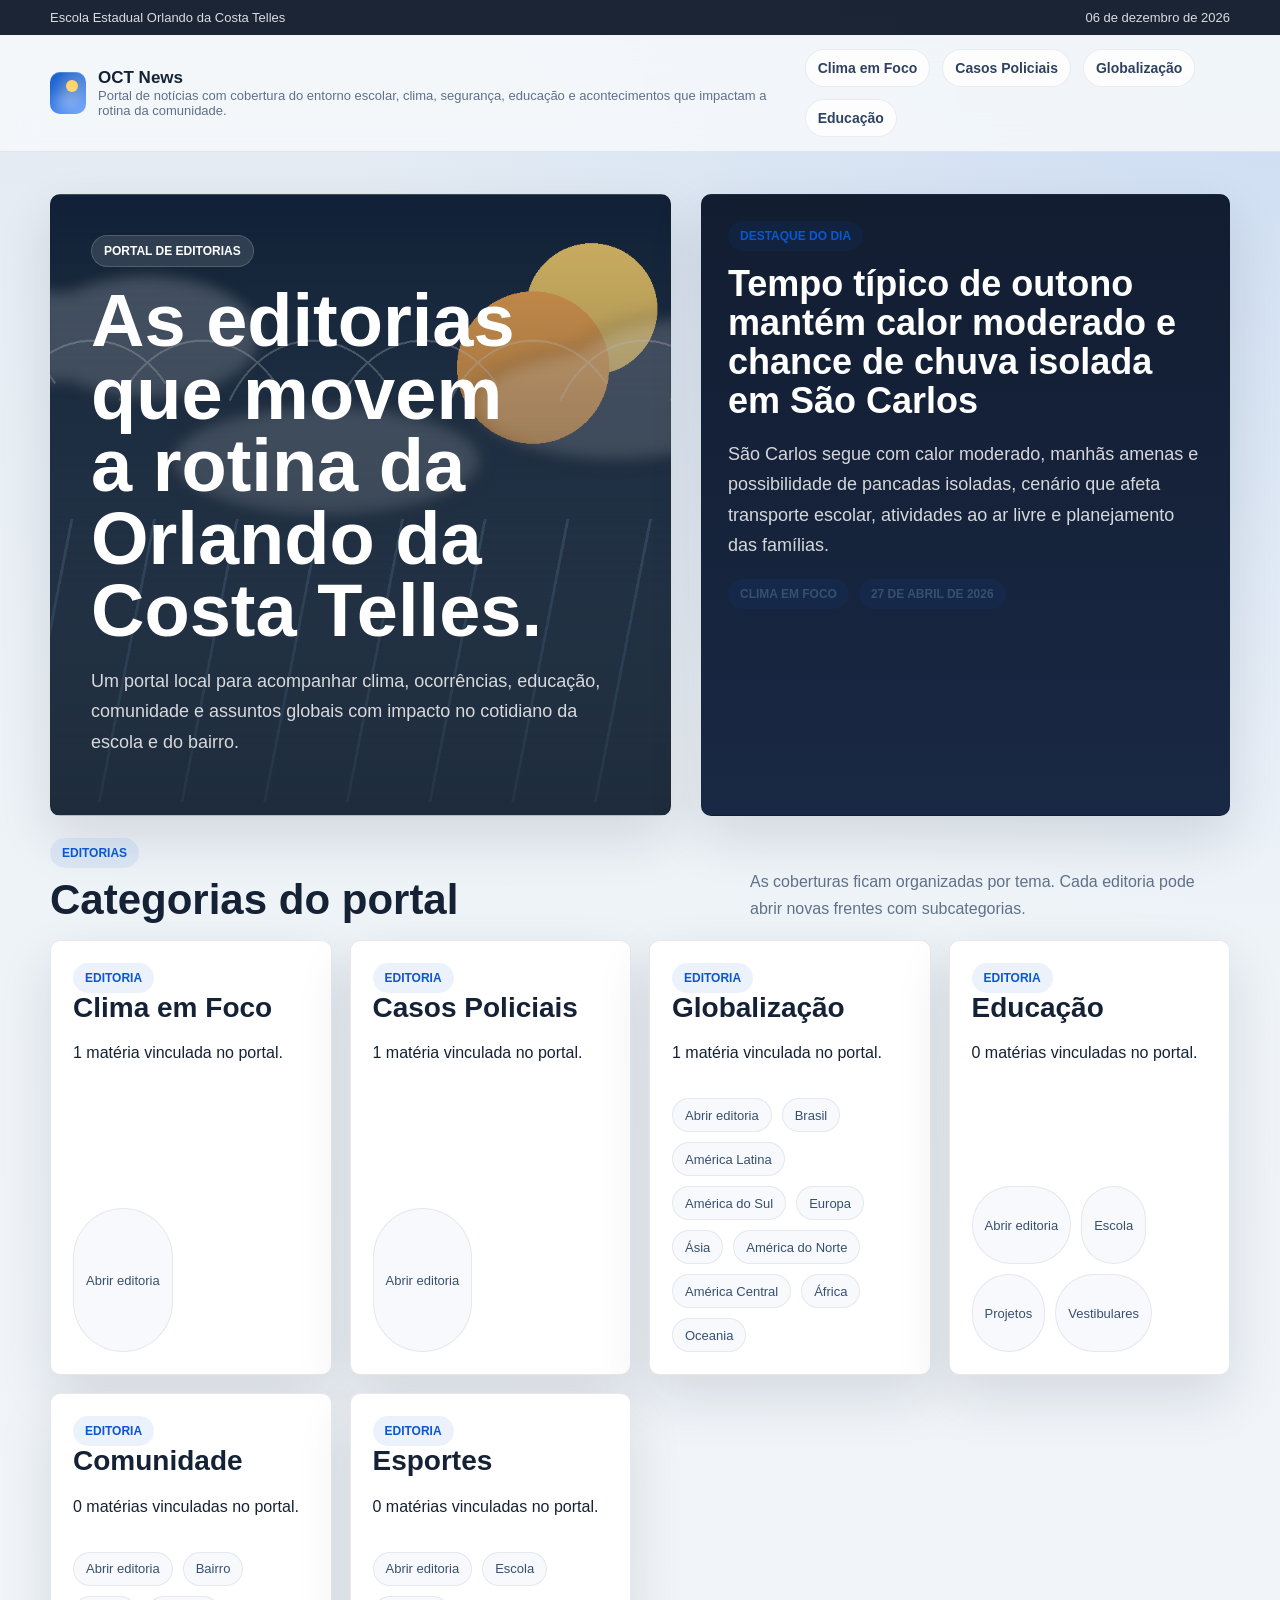
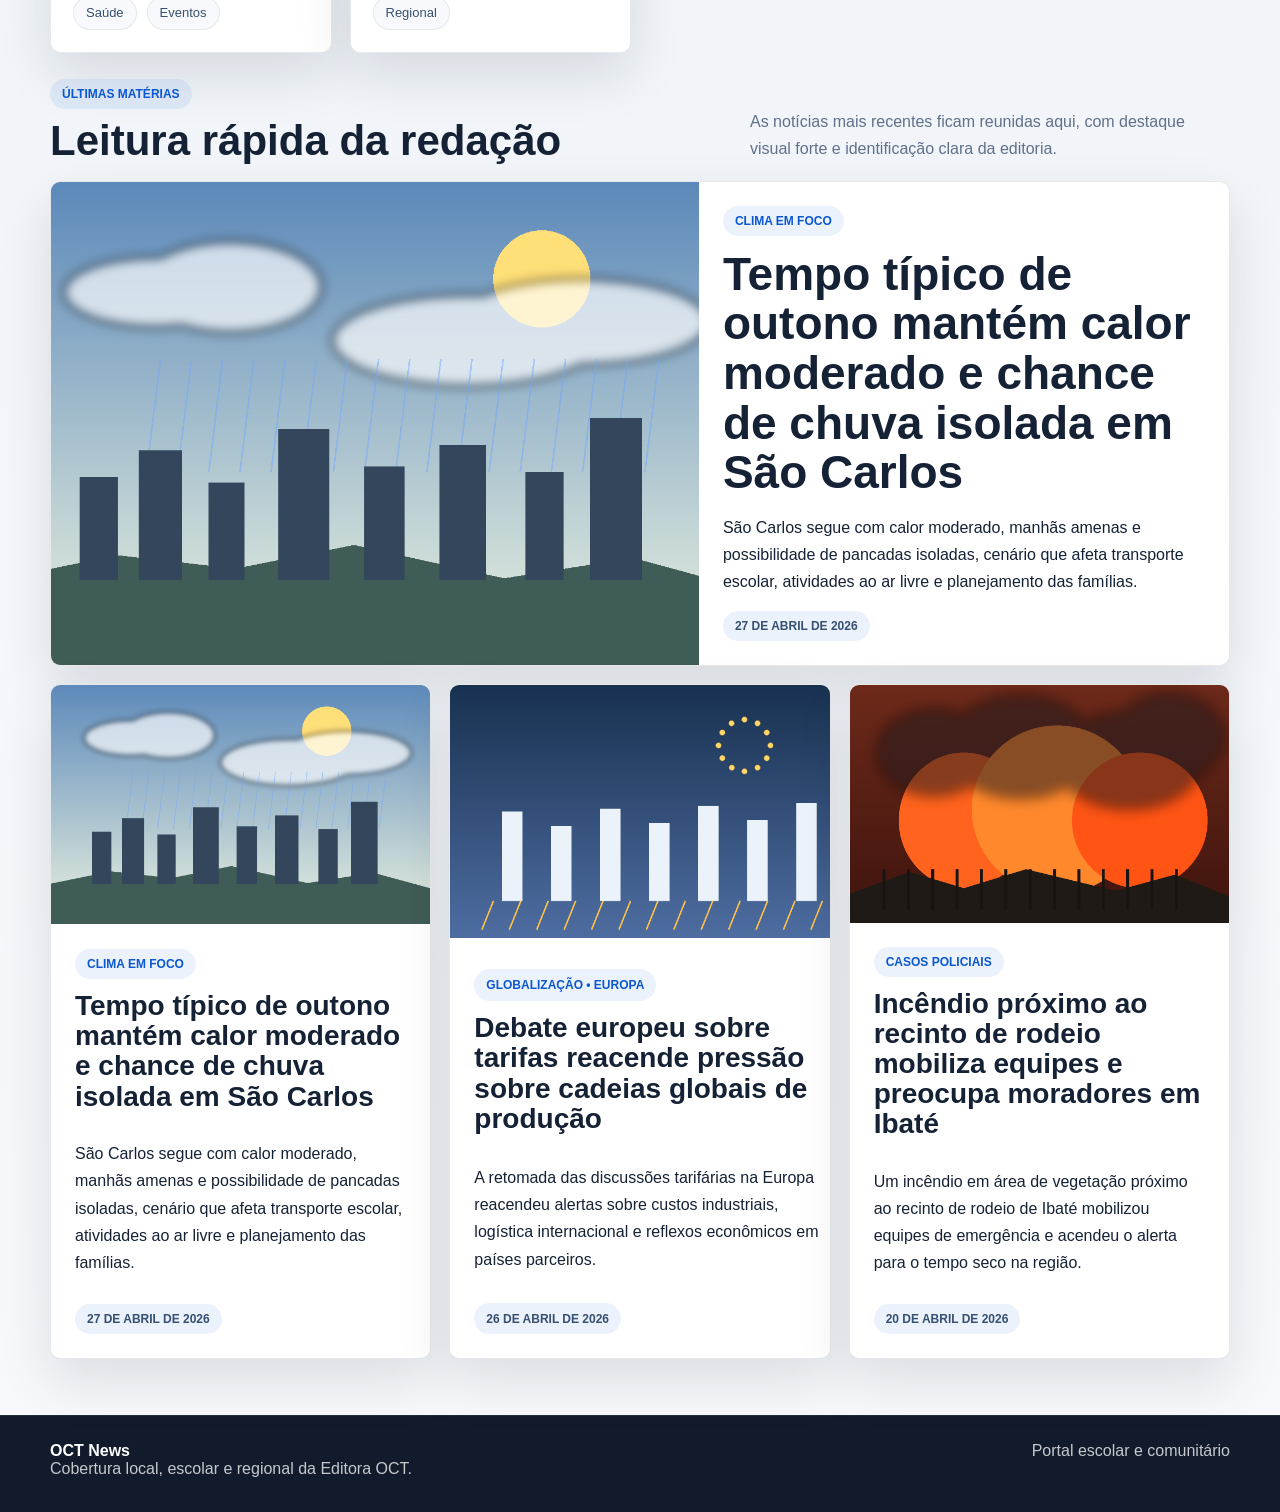
==== index.html @ 7b6fda9f "Add files via upload" ====
<!DOCTYPE html>
<html lang="pt-BR">
<head>
  <meta charset="UTF-8">
  <meta name="viewport" content="width=device-width, initial-scale=1.0">
  <title>OCT News</title>
  <link rel="icon" href="favicon.ico">
  <link rel="stylesheet" href="site.css">
</head>
<body data-page="home">
  <header class="topbar">
    <div class="shell topbar-inner">
      <span data-school-name>Escola Estadual Orlando da Costa Telles</span>
      <span id="currentDate">Atualizado hoje</span>
    </div>
  </header>

  <nav class="main-nav">
    <div class="shell main-nav-inner">
      <a class="brand" href="index.html">
        <div class="brand-mark" aria-hidden="true"></div>
        <div>
          <strong data-site-name>OCT News</strong>
          <span data-site-description>Portal de editorias do entorno escolar</span>
        </div>
      </a>
      <div class="nav-links" id="navLinks"></div>
    </div>
  </nav>

  <section class="hero">
    <div class="shell hero-grid">
      <div class="hero-copy">
        <span class="eyebrow">Portal de editorias</span>
        <h1 id="heroTitle">Carregando editorias...</h1>
        <p id="heroSummary"></p>
      </div>
      <article class="hero-feature" id="heroFeature">
        <span class="feature-kicker">Destaque do dia</span>
        <h2>Carregando notícia...</h2>
        <p>Estamos organizando a abertura do portal.</p>
      </article>
    </div>
  </section>

  <main class="shell page-stack">
    <section class="section-block">
      <div class="section-head">
        <div>
          <span class="section-kicker">Editorias</span>
          <h2>Categorias do portal</h2>
        </div>
        <p>As coberturas ficam organizadas por tema. Cada editoria pode abrir novas frentes com subcategorias.</p>
      </div>
      <div class="category-grid" id="categoryGrid"></div>
    </section>

    <section class="section-block news-layout">
      <div class="section-head">
        <div>
          <span class="section-kicker">Últimas matérias</span>
          <h2>Leitura rápida da redação</h2>
        </div>
        <p>As notícias mais recentes ficam reunidas aqui, com destaque visual forte e identificação clara da editoria.</p>
      </div>

      <div class="featured-mount" id="featuredNews"></div>
      <div class="story-grid" id="latestNews"></div>
    </section>
  </main>

  <footer class="site-footer">
    <div class="shell footer-inner">
      <div>
        <strong data-site-name>OCT News</strong><br>
        <span data-footer-text>Cobertura local da Editora OCT.</span>
      </div>
      <div>Portal escolar e comunitário</div>
    </div>
  </footer>

  <script src="site.js"></script>
</body>
</html>
---- site.css ----
:root {
  color-scheme: light;
  --bg: #ecf1f6;
  --surface: #ffffff;
  --surface-soft: #f7f9fc;
  --surface-dark: #111b2c;
  --text: #152235;
  --muted: #607089;
  --brand: #0b57d0;
  --brand-soft: #3d82f2;
  --accent: #f59e0b;
  --border: rgba(21, 34, 53, 0.1);
  --shadow: 0 22px 54px rgba(17, 27, 44, 0.12);
}

* {
  box-sizing: border-box;
}

body {
  margin: 0;
  font-family: "Inter", "Segoe UI", Arial, sans-serif;
  color: var(--text);
  background:
    radial-gradient(circle at top right, rgba(61, 130, 242, 0.14), transparent 28%),
    linear-gradient(180deg, #e2eaf2 0%, #eef3f8 28%, #f7f9fc 100%);
}

a {
  color: inherit;
}

img,
video,
audio {
  display: block;
  max-width: 100%;
}

.shell {
  width: min(1180px, calc(100% - 40px));
  margin: 0 auto;
}

.topbar {
  background: rgba(17, 27, 44, 0.95);
  color: rgba(255, 255, 255, 0.84);
  font-size: 13px;
}

.topbar-inner,
.main-nav-inner,
.footer-inner,
.meta-row,
.section-head,
.main-nav .nav-links {
  display: flex;
}

.topbar-inner {
  justify-content: space-between;
  gap: 16px;
  padding: 10px 0;
}

.main-nav {
  position: sticky;
  top: 0;
  z-index: 30;
  backdrop-filter: blur(16px);
  background: rgba(247, 249, 252, 0.84);
  border-bottom: 1px solid rgba(21, 34, 53, 0.08);
}

.main-nav-inner {
  align-items: center;
  justify-content: space-between;
  gap: 20px;
  padding: 14px 0;
}

.brand {
  display: flex;
  align-items: center;
  gap: 12px;
  text-decoration: none;
}

.brand-mark {
  width: 42px;
  height: 42px;
  border-radius: 10px;
  background: linear-gradient(135deg, #0b57d0, #71a7ff);
  position: relative;
  overflow: hidden;
  box-shadow: inset 0 1px 0 rgba(255, 255, 255, 0.2);
}

.brand-mark::before {
  content: "";
  position: absolute;
  width: 12px;
  height: 12px;
  top: 8px;
  right: 8px;
  border-radius: 999px;
  background: #ffd56a;
  box-shadow: 0 0 18px rgba(255, 213, 106, 0.88);
}

.brand-mark::after {
  content: "";
  position: absolute;
  left: 6px;
  right: 6px;
  bottom: 6px;
  height: 12px;
  background: rgba(255, 255, 255, 0.4);
  filter: blur(7px);
  border-radius: 999px;
}

.brand strong {
  display: block;
  font-size: 17px;
}

.brand span {
  display: block;
  color: var(--muted);
  font-size: 13px;
}

.main-nav .nav-links {
  flex-wrap: wrap;
  gap: 12px;
}

.main-nav .nav-links a {
  padding: 10px 12px;
  border-radius: 999px;
  background: rgba(255, 255, 255, 0.78);
  border: 1px solid rgba(21, 34, 53, 0.08);
  text-decoration: none;
  font-size: 14px;
  font-weight: 700;
  color: #2e425f;
}

.hero {
  padding: 42px 0 22px;
}

.hero-grid {
  display: grid;
  grid-template-columns: minmax(0, 1.08fr) minmax(320px, 0.92fr);
  gap: 30px;
  align-items: stretch;
}

.hero-copy,
.hero-feature,
.category-card,
.story-card,
.featured-card,
.category-hero,
.article-hero-card,
.article-content,
.rail-card,
.empty-state {
  background: var(--surface);
  border: 1px solid var(--border);
  border-radius: 10px;
  box-shadow: var(--shadow);
}

.hero-copy {
  min-height: 420px;
  padding: 40px;
  color: white;
  background:
    linear-gradient(180deg, rgba(10, 18, 30, 0.18), rgba(10, 18, 30, 0.72)),
    url("assets/hero-clima.png") center/cover no-repeat;
}

.eyebrow,
.section-kicker,
.feature-kicker,
.meta-badge,
.story-tag {
  display: inline-flex;
  align-items: center;
  gap: 8px;
  width: fit-content;
  padding: 8px 12px;
  border-radius: 999px;
  font-size: 12px;
  font-weight: 800;
  text-transform: uppercase;
}

.eyebrow {
  background: rgba(255, 255, 255, 0.12);
  border: 1px solid rgba(255, 255, 255, 0.16);
}

.section-kicker,
.feature-kicker,
.story-tag {
  color: var(--brand);
  background: rgba(11, 87, 208, 0.08);
}

.hero-copy h1,
.category-hero h1,
.article-hero-copy h1 {
  margin: 18px 0 12px;
  line-height: 0.98;
}

.hero-copy h1 {
  font-size: clamp(42px, 7vw, 74px);
  max-width: 11ch;
}

.hero-copy p,
.hero-feature p,
.section-head p,
.category-card p,
.story-card p,
.featured-card p,
.article-hero-copy p,
.article-content p,
.rail-card p,
.empty-state,
.breadcrumb {
  line-height: 1.7;
}

.hero-copy p,
.hero-feature p {
  color: rgba(255, 255, 255, 0.82);
  font-size: 18px;
}

.hero-feature {
  padding: 26px;
  background: linear-gradient(180deg, #121d31 0%, #192844 100%);
  color: white;
}

.hero-feature h2 {
  margin: 14px 0 10px;
  font-size: clamp(28px, 3vw, 36px);
  line-height: 1.08;
}

.page-stack {
  display: grid;
  gap: 26px;
  padding-bottom: 56px;
}

.section-block {
  display: grid;
  gap: 18px;
}

.section-head {
  justify-content: space-between;
  gap: 20px;
  align-items: end;
}

.section-head h2 {
  margin: 10px 0 0;
  font-size: clamp(28px, 4vw, 42px);
  line-height: 1.04;
}

.section-head p {
  max-width: 480px;
  margin: 0;
  color: var(--muted);
}

.category-grid,
.story-grid {
  display: grid;
  gap: 18px;
}

.category-grid {
  grid-template-columns: repeat(auto-fit, minmax(240px, 1fr));
}

.story-grid {
  grid-template-columns: repeat(auto-fit, minmax(280px, 1fr));
}

.category-card,
.story-card,
.featured-card {
  overflow: hidden;
}

.category-card {
  padding: 22px;
  display: grid;
  gap: 16px;
}

.category-card h3,
.story-card h3,
.featured-card h2,
.article-content h2 {
  margin: 0;
  line-height: 1.08;
}

.category-card h3 {
  font-size: 28px;
}

.chip-row {
  display: flex;
  flex-wrap: wrap;
  gap: 10px;
}

.chip,
.chip-link {
  display: inline-flex;
  align-items: center;
  gap: 6px;
  min-height: 34px;
  padding: 8px 12px;
  border: 1px solid rgba(21, 34, 53, 0.08);
  border-radius: 999px;
  background: #f7f9fc;
  color: #37506f;
  font-size: 13px;
  text-decoration: none;
}

.placeholder {
  display: grid;
  place-items: center;
  width: 100%;
  min-height: 220px;
  padding: 18px;
  text-align: center;
  color: #4d6482;
  background:
    radial-gradient(circle at top left, rgba(61, 130, 242, 0.2), transparent 34%),
    linear-gradient(135deg, #d8e4f4 0%, #eff4fa 100%);
  font-weight: 700;
}

.news-layout {
  align-items: start;
}

.featured-card {
  display: grid;
  grid-template-columns: minmax(0, 1.1fr) minmax(320px, 0.9fr);
  cursor: pointer;
}

.featured-media,
.story-media,
.article-hero-media {
  background: linear-gradient(135deg, #d9e6f7 0%, #edf3fa 100%);
}

.featured-media,
.article-hero-media {
  min-height: 280px;
}

.story-media {
  aspect-ratio: 16 / 10;
}

.featured-media img,
.story-media img,
.article-hero-media img {
  width: 100%;
  height: 100%;
  object-fit: cover;
}

.featured-copy,
.story-copy,
.article-hero-copy {
  padding: 24px;
}

.featured-copy h2 {
  margin-top: 14px;
  font-size: clamp(30px, 4vw, 46px);
}

.story-card {
  cursor: pointer;
  display: grid;
}

.story-copy {
  display: grid;
  gap: 12px;
}

.story-copy h3 {
  font-size: 28px;
}

.meta-row {
  flex-wrap: wrap;
  gap: 10px;
}

.meta-badge {
  background: rgba(11, 87, 208, 0.08);
  color: #365071;
}

.category-hero {
  padding: 30px;
}

.category-hero h1 {
  font-size: clamp(34px, 5vw, 56px);
}

.category-hero p {
  max-width: 780px;
  color: var(--muted);
  margin: 0 0 16px;
}

.breadcrumb {
  color: var(--muted);
  font-size: 14px;
  margin-bottom: 12px;
}

.breadcrumb a {
  color: var(--brand);
  text-decoration: none;
}

.article-shell {
  display: grid;
  gap: 18px;
  padding-bottom: 56px;
}

.article-hero-card {
  overflow: hidden;
}

.article-hero-media {
  min-height: 340px;
}

.article-hero-copy h1 {
  font-size: clamp(34px, 5vw, 60px);
  max-width: 14ch;
}

.article-layout {
  display: grid;
  grid-template-columns: minmax(0, 1fr) 300px;
  gap: 22px;
}

.article-content,
.rail-card {
  padding: 26px;
}

.article-content p {
  margin: 0 0 18px;
  font-size: 19px;
  color: #24374d;
}

.article-content figure {
  margin: 26px 0;
}

.article-content figure img {
  width: 100%;
  border-radius: 8px;
}

.article-content figcaption {
  margin-top: 10px;
  color: var(--muted);
  text-align: center;
  font-size: 14px;
}

.rail-card.dark {
  background: var(--surface-dark);
  color: white;
}

.rail-card.dark p,
.rail-card.dark li {
  color: rgba(255, 255, 255, 0.78);
}

.rail-card h3 {
  margin: 12px 0 10px;
  font-size: 24px;
}

.rail-list {
  display: grid;
  gap: 12px;
  padding: 0;
  margin: 12px 0 0;
  list-style: none;
}

.rail-list li {
  padding-top: 12px;
  border-top: 1px solid rgba(21, 34, 53, 0.08);
}

.rail-card.dark .rail-list li {
  border-top-color: rgba(255, 255, 255, 0.1);
}

.empty-state {
  padding: 18px;
  color: var(--muted);
}

.site-footer {
  background: #111b2c;
  color: rgba(255, 255, 255, 0.76);
  border-top: 1px solid rgba(255, 255, 255, 0.08);
}

.footer-inner {
  justify-content: space-between;
  gap: 16px;
  padding: 26px 0 34px;
}

.footer-inner strong {
  color: white;
}

@media (max-width: 980px) {
  .hero-grid,
  .featured-card,
  .article-layout {
    grid-template-columns: 1fr;
  }
}

@media (max-width: 720px) {
  .shell {
    width: min(100% - 28px, 1180px);
  }

  .main-nav-inner,
  .section-head {
    align-items: start;
    flex-direction: column;
  }

  .hero-copy,
  .hero-feature,
  .category-hero,
  .article-content,
  .rail-card,
  .featured-copy,
  .story-copy,
  .article-hero-copy {
    padding: 20px;
  }

  .hero-copy h1 {
    font-size: 44px;
  }

  .story-copy h3,
  .category-card h3 {
    font-size: 24px;
  }

  .article-content p {
    font-size: 18px;
  }
}
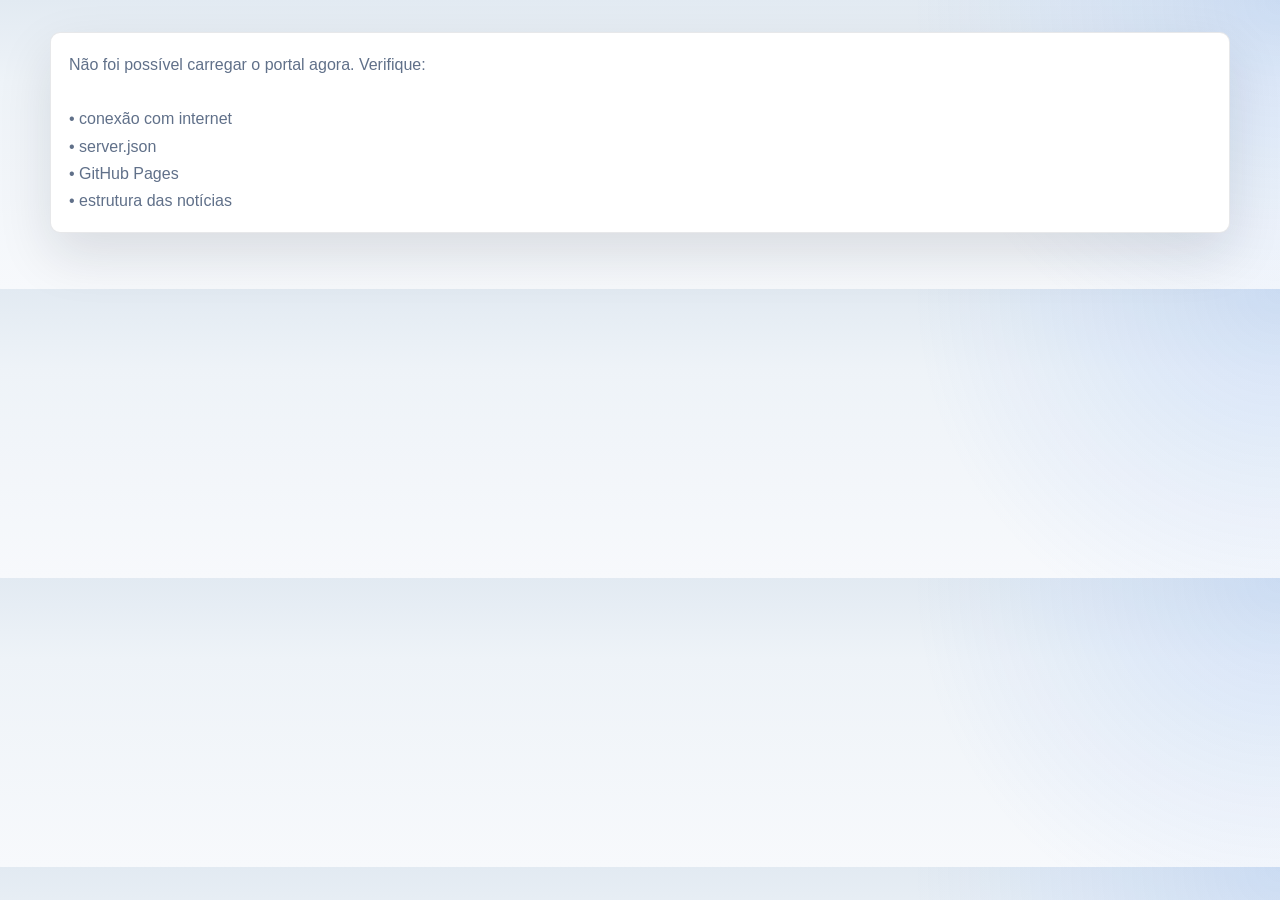
==== commit 755a8f01: "Update index.html" ====
--- a/index.html
+++ b/index.html
@@ -21,7 +21,7 @@
         <div class="brand-mark" aria-hidden="true"></div>
         <div>
           <strong data-site-name>OCT News</strong>
-          <span data-site-description>Portal de editorias do entorno escolar</span>
+          <span data-site-description>Portal de editoriais do entorno escolar</span>
         </div>
       </a>
       <div class="nav-links" id="navLinks"></div>
@@ -31,8 +31,8 @@
   <section class="hero">
     <div class="shell hero-grid">
       <div class="hero-copy">
-        <span class="eyebrow">Portal de editorias</span>
-        <h1 id="heroTitle">Carregando editorias...</h1>
+        <span class="eyebrow">Portal de editoriais</span>
+        <h1 id="heroTitle">Carregando editoriais...</h1>
         <p id="heroSummary"></p>
       </div>
       <article class="hero-feature" id="heroFeature">
@@ -47,10 +47,10 @@
     <section class="section-block">
       <div class="section-head">
         <div>
-          <span class="section-kicker">Editorias</span>
+          <span class="section-kicker">Editoriais</span>
           <h2>Categorias do portal</h2>
         </div>
-        <p>As coberturas ficam organizadas por tema. Cada editoria pode abrir novas frentes com subcategorias.</p>
+        <p>As coberturas ficam organizadas por tema. Cada editorial pode abrir novas frentes com subcategorias.</p>
       </div>
       <div class="category-grid" id="categoryGrid"></div>
     </section>
@@ -61,7 +61,7 @@
           <span class="section-kicker">Últimas matérias</span>
           <h2>Leitura rápida da redação</h2>
         </div>
-        <p>As notícias mais recentes ficam reunidas aqui, com destaque visual forte e identificação clara da editoria.</p>
+        <p>As notícias mais recentes ficam reunidas aqui, com destaque visual forte e identificação clara do editorial.</p>
       </div>
 
       <div class="featured-mount" id="featuredNews"></div>
